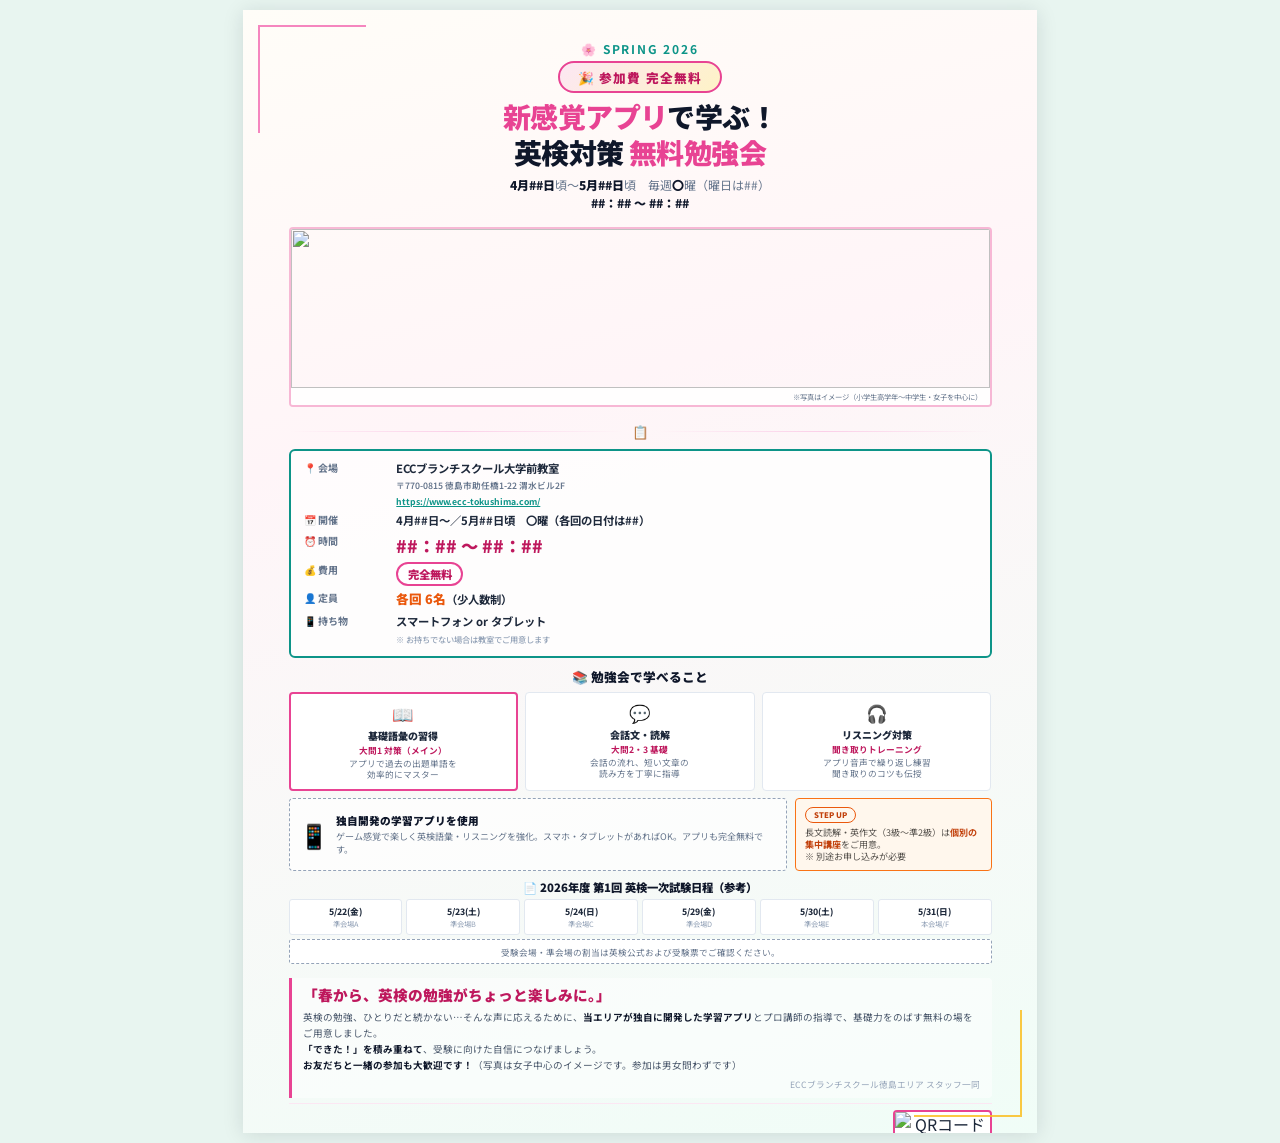
==== flyer.html @ e3e8e8b8 "Add files via upload" ====
<!DOCTYPE html>
<html lang="ja">
<head>
    <meta charset="UTF-8">
    <meta name="viewport" content="width=device-width, initial-scale=1.0">
    <title>英検対策 無料勉強会 フライヤー｜ECC徳島エリア（春）</title>
    <link href="https://fonts.googleapis.com/css2?family=Noto+Sans+JP:wght@400;500;700;900&display=swap" rel="stylesheet">
    <style>
        @page { size: A4 portrait; margin: 0; }
        * { box-sizing: border-box; margin: 0; padding: 0; }

        body {
            font-family: 'Noto Sans JP', sans-serif;
            background: #e8f5f0;
            display: flex;
            justify-content: center;
            padding: 10px;
            color: #1e293b;
            -webkit-print-color-adjust: exact;
            print-color-adjust: exact;
        }

        .flyer {
            width: 210mm;
            height: 297mm;
            background: linear-gradient(165deg, #fffdf8 0%, #fff5f8 35%, #f0fdf7 100%);
            position: relative;
            overflow: hidden;
            box-shadow: 0 2px 20px rgba(15, 23, 42, 0.12);
            padding: 8mm 12mm 7mm;
            display: flex;
            flex-direction: column;
        }

        .flyer::before, .flyer::after {
            content: '';
            position: absolute;
            width: 28mm;
            height: 28mm;
            border: 2.5px solid #e84393;
            opacity: 0.85;
        }
        .flyer::before {
            top: 4mm; left: 4mm;
            border-right: none; border-bottom: none;
            border-color: #f472b6;
        }
        .flyer::after {
            bottom: 4mm; right: 4mm;
            border-left: none; border-top: none;
            border-color: #fbbf24;
        }

        .header { text-align: center; margin-bottom: 2mm; }

        .header__spring {
            font-size: 9pt;
            font-weight: 700;
            color: #0d9488;
            letter-spacing: 0.15em;
            margin-bottom: 1mm;
        }

        .header__free {
            display: inline-block;
            background: linear-gradient(135deg, #fce7f3, #fef3c7);
            border: 2px solid #e84393;
            color: #be185d;
            font-size: 9.5pt;
            font-weight: 900;
            padding: 1.2mm 5mm;
            border-radius: 100px;
            letter-spacing: 0.08em;
            margin-bottom: 1.5mm;
        }

        .header__title {
            font-size: 21pt;
            font-weight: 900;
            line-height: 1.28;
            letter-spacing: -0.02em;
            color: #0f172a;
        }

        .header__title-accent { color: #e84393; }

        .header__subtitle {
            font-size: 9pt;
            color: #64748b;
            margin-top: 1.5mm;
            line-height: 1.5;
        }
        .header__subtitle strong { color: #0f172a; font-weight: 900; }

        .photo-strip {
            margin: 2mm 0 2.5mm;
            border-radius: 4px;
            overflow: hidden;
            border: 2px solid rgba(232, 67, 147, 0.35);
            flex-shrink: 0;
        }
        .photo-strip img {
            width: 100%;
            height: 42mm;
            object-fit: cover;
            object-position: center 25%;
            display: block;
        }
        .photo-strip__cap {
            font-size: 5.5pt;
            color: #64748b;
            text-align: right;
            padding: 0.8mm 2mm;
            background: rgba(255,255,255,0.9);
        }

        .divider {
            display: flex;
            align-items: center;
            gap: 2mm;
            margin: 1.5mm 0 2mm;
        }
        .divider__line { flex: 1; height: 1px; background: linear-gradient(90deg, transparent, #fbcfe8, transparent); }
        .divider__icon { font-size: 10pt; }

        .schedule-box {
            border: 2px solid #0d9488;
            border-radius: 6px;
            padding: 2.5mm 3.5mm;
            margin-bottom: 2.5mm;
            background: rgba(255,255,255,0.75);
        }

        .schedule-box__grid {
            display: grid;
            grid-template-columns: 22mm 1fr;
            gap: 1.2mm 2.5mm;
            align-items: start;
        }

        .schedule-box__label {
            font-size: 7.5pt;
            font-weight: 700;
            color: #64748b;
        }

        .schedule-box__value {
            font-size: 8.5pt;
            font-weight: 700;
            line-height: 1.45;
        }

        .schedule-box__value--big {
            font-size: 13pt;
            font-weight: 900;
            color: #be185d;
        }

        .schedule-box__value--free {
            display: inline-block;
            border: 2px solid #e84393;
            color: #be185d;
            font-size: 8.5pt;
            font-weight: 900;
            padding: 0.4mm 2.5mm;
            border-radius: 100px;
            background: #fff;
        }

        .schedule-box__value--capacity {
            color: #ea580c;
            font-weight: 900;
            font-size: 9.5pt;
        }

        .schedule-box__link {
            font-size: 6.5pt;
            font-weight: 700;
            margin-top: 0.5mm;
            word-break: break-all;
        }
        .schedule-box__link a { color: #0d9488; }

        .features { margin-bottom: 2mm; }

        .features__title {
            font-size: 9.5pt;
            font-weight: 900;
            text-align: center;
            margin-bottom: 1.5mm;
            color: #0f172a;
        }

        .features__grid {
            display: grid;
            grid-template-columns: 1fr 1fr 1fr;
            gap: 1.8mm;
        }

        .feature {
            border: 1px solid #e2e8f0;
            border-radius: 4px;
            padding: 2mm;
            text-align: center;
            background: #fff;
        }
        .feature--main { border: 2px solid #e84393; }

        .feature__icon { font-size: 13pt; margin-bottom: 0.4mm; }
        .feature__name { font-size: 7.5pt; font-weight: 900; margin-bottom: 0.4mm; }
        .feature__tag { font-size: 6.5pt; color: #be185d; font-weight: 700; }
        .feature__desc { font-size: 6.5pt; color: #64748b; line-height: 1.35; margin-top: 0.4mm; }

        .info-row {
            display: flex;
            gap: 2mm;
            margin-bottom: 2mm;
        }

        .app-section {
            flex: 1;
            display: flex;
            gap: 2mm;
            align-items: center;
            border: 1px dashed #94a3b8;
            border-radius: 4px;
            padding: 2mm 2.5mm;
            background: rgba(255,255,255,0.65);
        }
        .app-section__icon { font-size: 18pt; flex-shrink: 0; }
        .app-section__content h3 { font-size: 8pt; font-weight: 900; margin-bottom: 0.4mm; color: #0f172a; }
        .app-section__content p { font-size: 6.8pt; color: #64748b; line-height: 1.45; }

        .advanced-note {
            flex: 0 0 auto;
            width: 52mm;
            border: 1.5px solid #f97316;
            border-radius: 4px;
            padding: 2mm 2.5mm;
            display: flex;
            flex-direction: column;
            justify-content: center;
            gap: 0.8mm;
            background: #fff7ed;
        }
        .advanced-note__badge {
            display: inline-block;
            border: 1px solid #ea580c;
            color: #c2410c;
            font-size: 5.8pt;
            font-weight: 900;
            padding: 0.4mm 2mm;
            border-radius: 100px;
            align-self: flex-start;
        }
        .advanced-note__text { font-size: 6.8pt; line-height: 1.35; color: #57534e; }
        .advanced-note__text strong { color: #c2410c; }

        .exam-section { margin-bottom: 2mm; }

        .exam-section__title {
            font-size: 8.5pt;
            font-weight: 900;
            margin-bottom: 1.2mm;
            text-align: center;
            color: #0f172a;
        }

        .exam-grid {
            display: grid;
            grid-template-columns: repeat(6, 1fr);
            gap: 1.2mm;
            font-size: 6.5pt;
        }

        .exam-grid__item {
            border: 1px solid #e2e8f0;
            padding: 1.2mm 0.8mm;
            text-align: center;
            border-radius: 3px;
            background: #fff;
        }
        .exam-grid__item--note {
            grid-column: span 6;
            border: 1px dashed #94a3b8;
            font-size: 6.5pt;
            color: #64748b;
            padding: 1.5mm;
        }

        .exam-grid__date { font-weight: 800; font-size: 6.5pt; }
        .exam-grid__label { font-size: 5.5pt; color: #94a3b8; margin-top: 0.4mm; }

        .message {
            flex: 1;
            display: flex;
            flex-direction: column;
            justify-content: center;
            padding: 2mm 3mm;
            border-left: 3px solid #e84393;
            margin: 1.5mm 0;
            background: rgba(255,255,255,0.5);
            border-radius: 0 4px 4px 0;
        }

        .message__catch {
            font-size: 11pt;
            font-weight: 900;
            color: #be185d;
            margin-bottom: 1.2mm;
            line-height: 1.4;
        }

        .message__body {
            font-size: 7.2pt;
            line-height: 1.65;
            color: #475569;
        }

        .message__body strong { color: #0f172a; }

        .message__signature {
            font-size: 6.5pt;
            color: #94a3b8;
            text-align: right;
            margin-top: 1.2mm;
        }

        .bottom {
            display: flex;
            gap: 3mm;
            align-items: flex-end;
            padding-top: 1.5mm;
            border-top: 1px solid #fce7f3;
        }

        .bottom__info { flex: 1; }

        .bottom__venue { font-size: 7.5pt; margin-bottom: 1mm; color: #64748b; }
        .bottom__venue-name { font-size: 11pt; font-weight: 900; color: #0f172a; }

        .bottom__target {
            font-size: 7pt;
            color: #475569;
            margin-bottom: 1.5mm;
            line-height: 1.45;
        }

        .bottom__notes {
            font-size: 6.2pt;
            color: #94a3b8;
            line-height: 1.5;
        }

        .qr-section {
            text-align: center;
            flex-shrink: 0;
        }

        .qr-box {
            width: 26mm;
            height: 26mm;
            border: 2px solid #e84393;
            border-radius: 4px;
            display: flex;
            align-items: center;
            justify-content: center;
            margin: 0 auto 1mm;
            overflow: hidden;
            background: #fff;
        }

        .qr-box img {
            width: 100%;
            height: 100%;
            object-fit: contain;
        }

        .qr-label {
            font-size: 7pt;
            font-weight: 900;
            color: #be185d;
        }

        .qr-sublabel {
            font-size: 5.8pt;
            color: #64748b;
            margin-top: 0.4mm;
        }

        @media print {
            body { background: none; padding: 0; }
            .flyer { box-shadow: none; width: 100%; height: 100%; }
        }
    </style>
</head>
<body>
    <div class="flyer">

        <header class="header">
            <p class="header__spring">🌸 SPRING 2026</p>
            <div class="header__free">🎉 参加費 完全無料</div>
            <h1 class="header__title">
                <span class="header__title-accent">新感覚アプリ</span>で学ぶ！<br>
                英検対策 <span class="header__title-accent">無料勉強会</span>
            </h1>
            <p class="header__subtitle">
                <strong>4月##日</strong>頃〜<strong>5月##日</strong>頃　毎週<strong>〇</strong>曜（曜日は##）<br>
                <strong>##：## 〜 ##：##</strong>
            </p>
        </header>

        <div class="photo-strip">
            <img src="https://images.pexels.com/photos/5088187/pexels-photo-5088187.jpeg?auto=compress&amp;cs=tinysrgb&amp;w=1200" alt="">
            <div class="photo-strip__cap">※写真はイメージ（小学生高学年〜中学生・女子を中心に）</div>
        </div>

        <div class="divider">
            <div class="divider__line"></div>
            <span class="divider__icon">📋</span>
            <div class="divider__line"></div>
        </div>

        <div class="schedule-box">
            <div class="schedule-box__grid">
                <span class="schedule-box__label">📍 会場</span>
                <span class="schedule-box__value">ECCブランチスクール大学前教室<br><span style="font-size:6.5pt;font-weight:600;color:#64748b">〒770-0815 徳島市助任橋1-22 渭水ビル2F</span>
                    <div class="schedule-box__link"><a href="https://www.ecc-tokushima.com/">https://www.ecc-tokushima.com/</a></div>
                </span>
                <span class="schedule-box__label">📅 開催</span>
                <span class="schedule-box__value">4月<strong>##</strong>日〜／5月<strong>##</strong>日頃　<strong>〇</strong>曜（各回の日付は##）</span>
                <span class="schedule-box__label">⏰ 時間</span>
                <span class="schedule-box__value schedule-box__value--big">##：## 〜 ##：##</span>
                <span class="schedule-box__label">💰 費用</span>
                <span class="schedule-box__value"><span class="schedule-box__value--free">完全無料</span></span>
                <span class="schedule-box__label">👤 定員</span>
                <span class="schedule-box__value"><span class="schedule-box__value--capacity">各回 6名</span>（少人数制）</span>
                <span class="schedule-box__label">📱 持ち物</span>
                <span class="schedule-box__value">スマートフォン or タブレット<br><span style="font-size:6.2pt;color:#94a3b8;font-weight:500">※ お持ちでない場合は教室でご用意します</span></span>
            </div>
        </div>

        <div class="features">
            <div class="features__title">📚 勉強会で学べること</div>
            <div class="features__grid">
                <div class="feature feature--main">
                    <div class="feature__icon">📖</div>
                    <div class="feature__name">基礎語彙の習得</div>
                    <div class="feature__tag">大問1 対策（メイン）</div>
                    <div class="feature__desc">アプリで過去の出題単語を<br>効率的にマスター</div>
                </div>
                <div class="feature">
                    <div class="feature__icon">💬</div>
                    <div class="feature__name">会話文・読解</div>
                    <div class="feature__tag">大問2・3 基礎</div>
                    <div class="feature__desc">会話の流れ、短い文章の<br>読み方を丁寧に指導</div>
                </div>
                <div class="feature">
                    <div class="feature__icon">🎧</div>
                    <div class="feature__name">リスニング対策</div>
                    <div class="feature__tag">聞き取りトレーニング</div>
                    <div class="feature__desc">アプリ音声で繰り返し練習<br>聞き取りのコツも伝授</div>
                </div>
            </div>
        </div>

        <div class="info-row">
            <div class="app-section">
                <div class="app-section__icon">📱</div>
                <div class="app-section__content">
                    <h3>独自開発の学習アプリを使用</h3>
                    <p>ゲーム感覚で楽しく英検語彙・リスニングを強化。スマホ・タブレットがあればOK。アプリも完全無料です。</p>
                </div>
            </div>
            <div class="advanced-note">
                <span class="advanced-note__badge">STEP UP</span>
                <p class="advanced-note__text">
                    長文読解・英作文（3級〜準2級）は<strong>個別の集中講座</strong>をご用意。<br>※ 別途お申し込みが必要
                </p>
            </div>
        </div>

        <div class="exam-section">
            <div class="exam-section__title">📄 2026年度 第1回 英検一次試験日程（参考）</div>
            <div class="exam-grid">
                <div class="exam-grid__item">
                    <div class="exam-grid__date">5/22(金)</div>
                    <div class="exam-grid__label">準会場A</div>
                </div>
                <div class="exam-grid__item">
                    <div class="exam-grid__date">5/23(土)</div>
                    <div class="exam-grid__label">準会場B</div>
                </div>
                <div class="exam-grid__item">
                    <div class="exam-grid__date">5/24(日)</div>
                    <div class="exam-grid__label">準会場C</div>
                </div>
                <div class="exam-grid__item">
                    <div class="exam-grid__date">5/29(金)</div>
                    <div class="exam-grid__label">準会場D</div>
                </div>
                <div class="exam-grid__item">
                    <div class="exam-grid__date">5/30(土)</div>
                    <div class="exam-grid__label">準会場E</div>
                </div>
                <div class="exam-grid__item">
                    <div class="exam-grid__date">5/31(日)</div>
                    <div class="exam-grid__label">本会場/F</div>
                </div>
                <div class="exam-grid__item exam-grid__item--note">
                    受験会場・準会場の割当は英検公式および受験票でご確認ください。
                </div>
            </div>
        </div>

        <div class="message">
            <p class="message__catch">「春から、英検の勉強がちょっと楽しみに。」</p>
            <p class="message__body">
                英検の勉強、ひとりだと続かない…そんな声に応えるために、<strong>当エリアが独自に開発した学習アプリ</strong>とプロ講師の指導で、基礎力をのばす無料の場をご用意しました。<br>
                <strong>「できた！」を積み重ねて</strong>、受験に向けた自信につなげましょう。<br>
                <strong>お友だちと一緒の参加も大歓迎です！</strong>（写真は女子中心のイメージです。参加は男女問わずです）
            </p>
            <p class="message__signature">ECCブランチスクール徳島エリア スタッフ一同</p>
        </div>

        <div class="bottom">
            <div class="bottom__info">
                <div class="bottom__venue">
                    👥 対象<br>
                    <span class="bottom__venue-name">大学前・藍住・北島中央・板野駅前の生徒さん＆お友だち</span>
                </div>
                <p class="bottom__target">
                    ※ 途中参加・途中退出OK！
                </p>
                <p class="bottom__notes">
                    ※ 教材費・参加費は一切かかりません<br>
                    ※ スマートフォンまたはタブレットをご持参ください<br>
                    ※ 筆記用具もあると便利です
                </p>
            </div>
            <div class="qr-section">
                <div class="qr-box">
                    <img src="https://api.qrserver.com/v1/create-qr-code/?size=300x300&amp;data=https%3A%2F%2Fforms.gle%2FBstxuWoHNqRtXBmQA" alt="QRコード">
                </div>
                <div class="qr-label">📝 お申し込み</div>
                <div class="qr-sublabel">Googleフォームへ</div>
            </div>
        </div>

    </div>
</body>
</html>
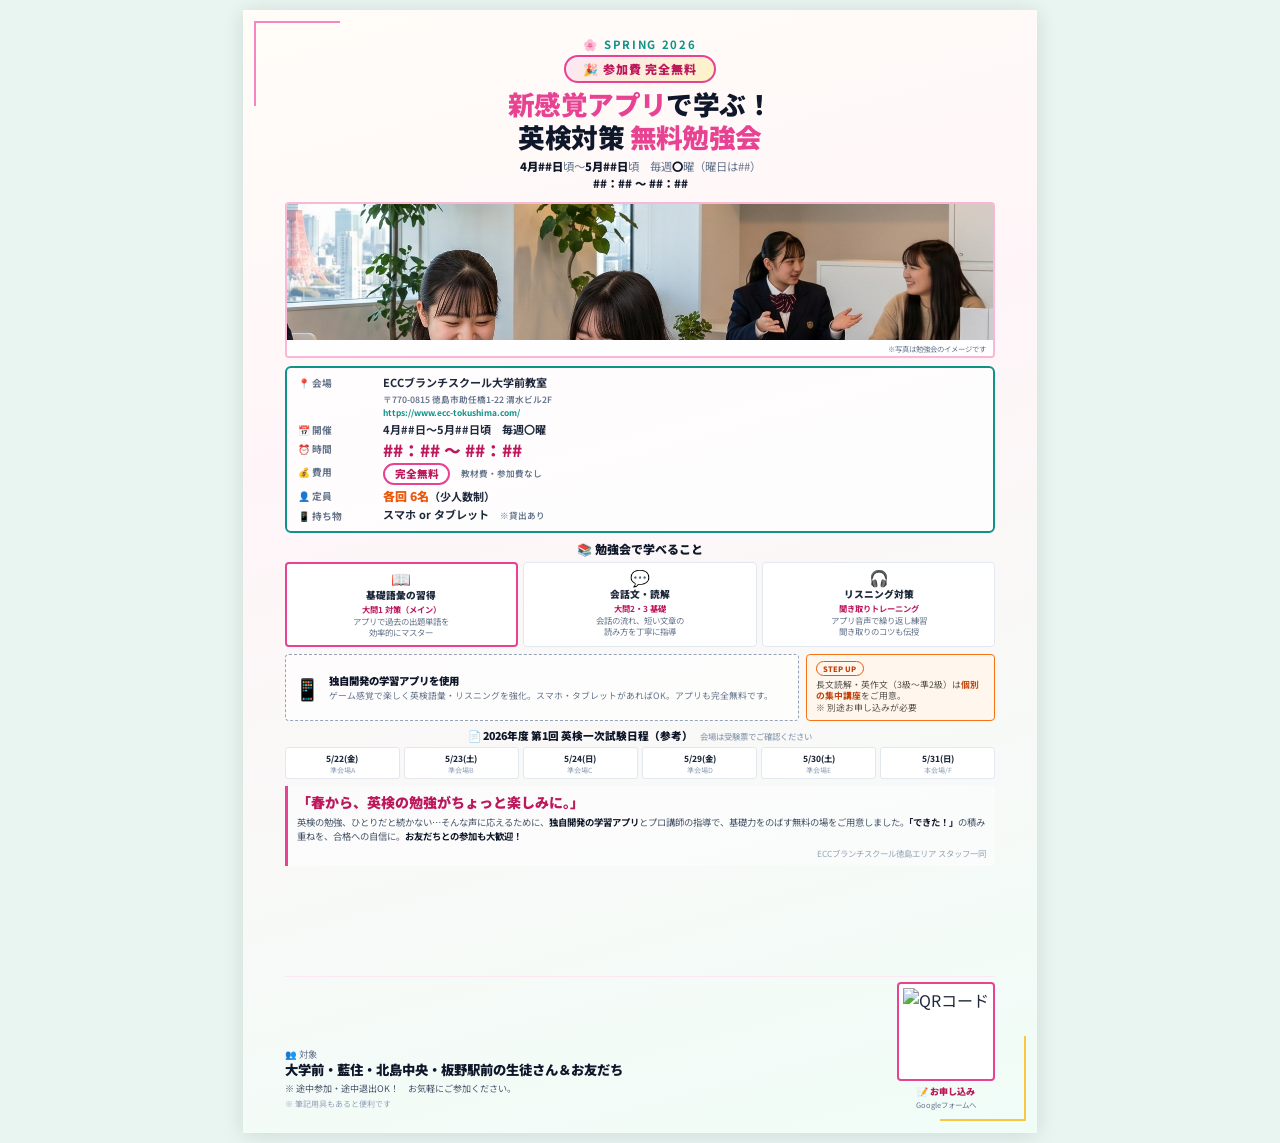
==== commit e6838099: "up" ====
--- a/flyer.html
+++ b/flyer.html
@@ -22,12 +22,11 @@
 
         .flyer {
             width: 210mm;
-            height: 297mm;
+            min-height: 297mm;
             background: linear-gradient(165deg, #fffdf8 0%, #fff5f8 35%, #f0fdf7 100%);
             position: relative;
-            overflow: hidden;
             box-shadow: 0 2px 20px rgba(15, 23, 42, 0.12);
-            padding: 8mm 12mm 7mm;
+            padding: 7mm 11mm 6mm;
             display: flex;
             flex-direction: column;
         }
@@ -35,30 +34,30 @@
         .flyer::before, .flyer::after {
             content: '';
             position: absolute;
-            width: 28mm;
-            height: 28mm;
-            border: 2.5px solid #e84393;
+            width: 22mm;
+            height: 22mm;
             opacity: 0.85;
+            pointer-events: none;
         }
         .flyer::before {
-            top: 4mm; left: 4mm;
-            border-right: none; border-bottom: none;
-            border-color: #f472b6;
+            top: 3mm; left: 3mm;
+            border-top: 2.5px solid #f472b6;
+            border-left: 2.5px solid #f472b6;
         }
         .flyer::after {
-            bottom: 4mm; right: 4mm;
-            border-left: none; border-top: none;
-            border-color: #fbbf24;
-        }
-
-        .header { text-align: center; margin-bottom: 2mm; }
+            bottom: 3mm; right: 3mm;
+            border-bottom: 2.5px solid #fbbf24;
+            border-right: 2.5px solid #fbbf24;
+        }
+
+        .header { text-align: center; margin-bottom: 1.5mm; }
 
         .header__spring {
-            font-size: 9pt;
+            font-size: 8.5pt;
             font-weight: 700;
             color: #0d9488;
             letter-spacing: 0.15em;
-            margin-bottom: 1mm;
+            margin-bottom: 0.8mm;
         }
 
         .header__free {
@@ -66,18 +65,18 @@
             background: linear-gradient(135deg, #fce7f3, #fef3c7);
             border: 2px solid #e84393;
             color: #be185d;
-            font-size: 9.5pt;
-            font-weight: 900;
-            padding: 1.2mm 5mm;
+            font-size: 9pt;
+            font-weight: 900;
+            padding: 0.8mm 4.5mm;
             border-radius: 100px;
             letter-spacing: 0.08em;
-            margin-bottom: 1.5mm;
+            margin-bottom: 1.2mm;
         }
 
         .header__title {
-            font-size: 21pt;
-            font-weight: 900;
-            line-height: 1.28;
+            font-size: 20pt;
+            font-weight: 900;
+            line-height: 1.25;
             letter-spacing: -0.02em;
             color: #0f172a;
         }
@@ -85,15 +84,15 @@
         .header__title-accent { color: #e84393; }
 
         .header__subtitle {
-            font-size: 9pt;
+            font-size: 8.5pt;
             color: #64748b;
-            margin-top: 1.5mm;
-            line-height: 1.5;
+            margin-top: 1.2mm;
+            line-height: 1.45;
         }
         .header__subtitle strong { color: #0f172a; font-weight: 900; }
 
         .photo-strip {
-            margin: 2mm 0 2.5mm;
+            margin: 1.5mm 0 2mm;
             border-radius: 4px;
             overflow: hidden;
             border: 2px solid rgba(232, 67, 147, 0.35);
@@ -101,68 +100,61 @@
         }
         .photo-strip img {
             width: 100%;
-            height: 42mm;
+            height: 36mm;
             object-fit: cover;
-            object-position: center 25%;
+            object-position: center 30%;
             display: block;
         }
         .photo-strip__cap {
             font-size: 5.5pt;
             color: #64748b;
             text-align: right;
-            padding: 0.8mm 2mm;
+            padding: 0.6mm 2mm;
             background: rgba(255,255,255,0.9);
         }
-
-        .divider {
-            display: flex;
-            align-items: center;
-            gap: 2mm;
-            margin: 1.5mm 0 2mm;
-        }
-        .divider__line { flex: 1; height: 1px; background: linear-gradient(90deg, transparent, #fbcfe8, transparent); }
-        .divider__icon { font-size: 10pt; }
 
         .schedule-box {
             border: 2px solid #0d9488;
             border-radius: 6px;
-            padding: 2.5mm 3.5mm;
-            margin-bottom: 2.5mm;
+            padding: 2mm 3mm;
+            margin-bottom: 2mm;
             background: rgba(255,255,255,0.75);
         }
 
         .schedule-box__grid {
             display: grid;
-            grid-template-columns: 22mm 1fr;
-            gap: 1.2mm 2.5mm;
+            grid-template-columns: 20mm 1fr;
+            gap: 0.8mm 2.5mm;
             align-items: start;
         }
 
         .schedule-box__label {
-            font-size: 7.5pt;
+            font-size: 7.3pt;
             font-weight: 700;
             color: #64748b;
+            padding-top: 0.3mm;
         }
 
         .schedule-box__value {
-            font-size: 8.5pt;
+            font-size: 8.3pt;
             font-weight: 700;
-            line-height: 1.45;
+            line-height: 1.4;
         }
 
         .schedule-box__value--big {
-            font-size: 13pt;
+            font-size: 12.5pt;
             font-weight: 900;
             color: #be185d;
+            line-height: 1.2;
         }
 
         .schedule-box__value--free {
             display: inline-block;
             border: 2px solid #e84393;
             color: #be185d;
-            font-size: 8.5pt;
-            font-weight: 900;
-            padding: 0.4mm 2.5mm;
+            font-size: 8pt;
+            font-weight: 900;
+            padding: 0.3mm 2.5mm;
             border-radius: 100px;
             background: #fff;
         }
@@ -170,51 +162,57 @@
         .schedule-box__value--capacity {
             color: #ea580c;
             font-weight: 900;
-            font-size: 9.5pt;
+            font-size: 9pt;
+        }
+
+        .schedule-box__sub {
+            font-size: 6.5pt;
+            font-weight: 600;
+            color: #64748b;
         }
 
         .schedule-box__link {
-            font-size: 6.5pt;
+            font-size: 6.3pt;
             font-weight: 700;
-            margin-top: 0.5mm;
+            margin-top: 0.3mm;
             word-break: break-all;
         }
-        .schedule-box__link a { color: #0d9488; }
-
-        .features { margin-bottom: 2mm; }
+        .schedule-box__link a { color: #0d9488; text-decoration: none; }
+
+        .features { margin-bottom: 1.8mm; }
 
         .features__title {
-            font-size: 9.5pt;
+            font-size: 9pt;
             font-weight: 900;
             text-align: center;
-            margin-bottom: 1.5mm;
+            margin-bottom: 1.2mm;
             color: #0f172a;
         }
 
         .features__grid {
             display: grid;
             grid-template-columns: 1fr 1fr 1fr;
-            gap: 1.8mm;
+            gap: 1.5mm;
         }
 
         .feature {
             border: 1px solid #e2e8f0;
             border-radius: 4px;
-            padding: 2mm;
+            padding: 1.8mm 1.5mm;
             text-align: center;
             background: #fff;
         }
         .feature--main { border: 2px solid #e84393; }
 
-        .feature__icon { font-size: 13pt; margin-bottom: 0.4mm; }
-        .feature__name { font-size: 7.5pt; font-weight: 900; margin-bottom: 0.4mm; }
-        .feature__tag { font-size: 6.5pt; color: #be185d; font-weight: 700; }
-        .feature__desc { font-size: 6.5pt; color: #64748b; line-height: 1.35; margin-top: 0.4mm; }
+        .feature__icon { font-size: 12pt; margin-bottom: 0.3mm; line-height: 1; }
+        .feature__name { font-size: 7.3pt; font-weight: 900; margin-bottom: 0.3mm; }
+        .feature__tag { font-size: 6.2pt; color: #be185d; font-weight: 700; }
+        .feature__desc { font-size: 6.3pt; color: #64748b; line-height: 1.35; margin-top: 0.3mm; }
 
         .info-row {
             display: flex;
             gap: 2mm;
-            margin-bottom: 2mm;
+            margin-bottom: 1.8mm;
         }
 
         .app-section {
@@ -224,106 +222,101 @@
             align-items: center;
             border: 1px dashed #94a3b8;
             border-radius: 4px;
-            padding: 2mm 2.5mm;
+            padding: 1.8mm 2.2mm;
             background: rgba(255,255,255,0.65);
         }
-        .app-section__icon { font-size: 18pt; flex-shrink: 0; }
-        .app-section__content h3 { font-size: 8pt; font-weight: 900; margin-bottom: 0.4mm; color: #0f172a; }
-        .app-section__content p { font-size: 6.8pt; color: #64748b; line-height: 1.45; }
+        .app-section__icon { font-size: 16pt; flex-shrink: 0; line-height: 1; }
+        .app-section__content h3 { font-size: 7.8pt; font-weight: 900; margin-bottom: 0.3mm; color: #0f172a; }
+        .app-section__content p { font-size: 6.6pt; color: #64748b; line-height: 1.4; }
 
         .advanced-note {
             flex: 0 0 auto;
-            width: 52mm;
+            width: 50mm;
             border: 1.5px solid #f97316;
             border-radius: 4px;
-            padding: 2mm 2.5mm;
+            padding: 1.6mm 2.2mm;
             display: flex;
             flex-direction: column;
             justify-content: center;
-            gap: 0.8mm;
+            gap: 0.6mm;
             background: #fff7ed;
         }
         .advanced-note__badge {
             display: inline-block;
             border: 1px solid #ea580c;
             color: #c2410c;
-            font-size: 5.8pt;
-            font-weight: 900;
-            padding: 0.4mm 2mm;
+            font-size: 5.6pt;
+            font-weight: 900;
+            padding: 0.3mm 1.8mm;
             border-radius: 100px;
             align-self: flex-start;
         }
-        .advanced-note__text { font-size: 6.8pt; line-height: 1.35; color: #57534e; }
+        .advanced-note__text { font-size: 6.6pt; line-height: 1.35; color: #57534e; }
         .advanced-note__text strong { color: #c2410c; }
 
-        .exam-section { margin-bottom: 2mm; }
+        .exam-section { margin-bottom: 1.8mm; }
 
         .exam-section__title {
-            font-size: 8.5pt;
-            font-weight: 900;
-            margin-bottom: 1.2mm;
+            font-size: 8pt;
+            font-weight: 900;
+            margin-bottom: 1mm;
             text-align: center;
             color: #0f172a;
+        }
+        .exam-section__title small {
+            font-size: 6.3pt;
+            font-weight: 500;
+            color: #94a3b8;
+            margin-left: 2mm;
         }
 
         .exam-grid {
             display: grid;
             grid-template-columns: repeat(6, 1fr);
-            gap: 1.2mm;
-            font-size: 6.5pt;
+            gap: 1mm;
+            font-size: 6.3pt;
         }
 
         .exam-grid__item {
             border: 1px solid #e2e8f0;
-            padding: 1.2mm 0.8mm;
+            padding: 1mm 0.6mm;
             text-align: center;
             border-radius: 3px;
             background: #fff;
         }
-        .exam-grid__item--note {
-            grid-column: span 6;
-            border: 1px dashed #94a3b8;
-            font-size: 6.5pt;
-            color: #64748b;
-            padding: 1.5mm;
-        }
-
-        .exam-grid__date { font-weight: 800; font-size: 6.5pt; }
-        .exam-grid__label { font-size: 5.5pt; color: #94a3b8; margin-top: 0.4mm; }
+
+        .exam-grid__date { font-weight: 800; font-size: 6.3pt; }
+        .exam-grid__label { font-size: 5.3pt; color: #94a3b8; margin-top: 0.3mm; }
 
         .message {
-            flex: 1;
-            display: flex;
-            flex-direction: column;
-            justify-content: center;
-            padding: 2mm 3mm;
+            padding: 1.8mm 2.5mm;
             border-left: 3px solid #e84393;
-            margin: 1.5mm 0;
+            margin: 0 0 1.8mm;
             background: rgba(255,255,255,0.5);
             border-radius: 0 4px 4px 0;
         }
 
         .message__catch {
-            font-size: 11pt;
+            font-size: 10.5pt;
             font-weight: 900;
             color: #be185d;
-            margin-bottom: 1.2mm;
-            line-height: 1.4;
+            margin-bottom: 0.8mm;
+            line-height: 1.35;
         }
 
         .message__body {
-            font-size: 7.2pt;
-            line-height: 1.65;
+            font-size: 7pt;
+            line-height: 1.55;
             color: #475569;
         }
 
         .message__body strong { color: #0f172a; }
 
         .message__signature {
-            font-size: 6.5pt;
+            font-size: 6.3pt;
             color: #94a3b8;
             text-align: right;
-            margin-top: 1.2mm;
+            margin-top: 0.8mm;
         }
 
         .bottom {
@@ -331,30 +324,32 @@
             gap: 3mm;
             align-items: flex-end;
             padding-top: 1.5mm;
+            margin-top: auto;
             border-top: 1px solid #fce7f3;
         }
 
-        .bottom__info { flex: 1; }
-
-        .bottom__venue { font-size: 7.5pt; margin-bottom: 1mm; color: #64748b; }
-        .bottom__venue-name { font-size: 11pt; font-weight: 900; color: #0f172a; }
+        .bottom__info { flex: 1; min-width: 0; }
+
+        .bottom__venue { font-size: 7pt; margin-bottom: 0.8mm; color: #64748b; line-height: 1.35; }
+        .bottom__venue-name { font-size: 10pt; font-weight: 900; color: #0f172a; }
 
         .bottom__target {
-            font-size: 7pt;
+            font-size: 6.8pt;
             color: #475569;
-            margin-bottom: 1.5mm;
+            margin-bottom: 1mm;
+            line-height: 1.4;
+        }
+
+        .bottom__notes {
+            font-size: 6pt;
+            color: #94a3b8;
             line-height: 1.45;
-        }
-
-        .bottom__notes {
-            font-size: 6.2pt;
-            color: #94a3b8;
-            line-height: 1.5;
         }
 
         .qr-section {
             text-align: center;
             flex-shrink: 0;
+            width: 26mm;
         }
 
         .qr-box {
@@ -365,9 +360,10 @@
             display: flex;
             align-items: center;
             justify-content: center;
-            margin: 0 auto 1mm;
+            margin: 0 auto 0.8mm;
             overflow: hidden;
             background: #fff;
+            padding: 1mm;
         }
 
         .qr-box img {
@@ -377,20 +373,20 @@
         }
 
         .qr-label {
-            font-size: 7pt;
+            font-size: 6.8pt;
             font-weight: 900;
             color: #be185d;
         }
 
         .qr-sublabel {
-            font-size: 5.8pt;
+            font-size: 5.6pt;
             color: #64748b;
-            margin-top: 0.4mm;
+            margin-top: 0.3mm;
         }
 
         @media print {
-            body { background: none; padding: 0; }
-            .flyer { box-shadow: none; width: 100%; height: 100%; }
+            body { background: none; padding: 0; display: block; }
+            .flyer { box-shadow: none; width: 210mm; min-height: 0; height: 297mm; }
         }
     </style>
 </head>
@@ -411,32 +407,27 @@
         </header>
 
         <div class="photo-strip">
-            <img src="https://images.pexels.com/photos/5088187/pexels-photo-5088187.jpeg?auto=compress&amp;cs=tinysrgb&amp;w=1200" alt="">
-            <div class="photo-strip__cap">※写真はイメージ（小学生高学年〜中学生・女子を中心に）</div>
-        </div>
-
-        <div class="divider">
-            <div class="divider__line"></div>
-            <span class="divider__icon">📋</span>
-            <div class="divider__line"></div>
+            <img src="images/flyer-hero.jpg" alt="">
+            <div class="photo-strip__cap">※写真は勉強会のイメージです</div>
         </div>
 
         <div class="schedule-box">
             <div class="schedule-box__grid">
                 <span class="schedule-box__label">📍 会場</span>
-                <span class="schedule-box__value">ECCブランチスクール大学前教室<br><span style="font-size:6.5pt;font-weight:600;color:#64748b">〒770-0815 徳島市助任橋1-22 渭水ビル2F</span>
+                <span class="schedule-box__value">ECCブランチスクール大学前教室<br>
+                    <span class="schedule-box__sub">〒770-0815 徳島市助任橋1-22 渭水ビル2F</span>
                     <div class="schedule-box__link"><a href="https://www.ecc-tokushima.com/">https://www.ecc-tokushima.com/</a></div>
                 </span>
                 <span class="schedule-box__label">📅 開催</span>
-                <span class="schedule-box__value">4月<strong>##</strong>日〜／5月<strong>##</strong>日頃　<strong>〇</strong>曜（各回の日付は##）</span>
+                <span class="schedule-box__value">4月<strong>##</strong>日〜5月<strong>##</strong>日頃　毎週<strong>〇</strong>曜</span>
                 <span class="schedule-box__label">⏰ 時間</span>
                 <span class="schedule-box__value schedule-box__value--big">##：## 〜 ##：##</span>
                 <span class="schedule-box__label">💰 費用</span>
-                <span class="schedule-box__value"><span class="schedule-box__value--free">完全無料</span></span>
+                <span class="schedule-box__value"><span class="schedule-box__value--free">完全無料</span>　<span class="schedule-box__sub">教材費・参加費なし</span></span>
                 <span class="schedule-box__label">👤 定員</span>
                 <span class="schedule-box__value"><span class="schedule-box__value--capacity">各回 6名</span>（少人数制）</span>
                 <span class="schedule-box__label">📱 持ち物</span>
-                <span class="schedule-box__value">スマートフォン or タブレット<br><span style="font-size:6.2pt;color:#94a3b8;font-weight:500">※ お持ちでない場合は教室でご用意します</span></span>
+                <span class="schedule-box__value">スマホ or タブレット　<span class="schedule-box__sub">※貸出あり</span></span>
             </div>
         </div>
 
@@ -481,7 +472,7 @@
         </div>
 
         <div class="exam-section">
-            <div class="exam-section__title">📄 2026年度 第1回 英検一次試験日程（参考）</div>
+            <div class="exam-section__title">📄 2026年度 第1回 英検一次試験日程（参考）<small>会場は受験票でご確認ください</small></div>
             <div class="exam-grid">
                 <div class="exam-grid__item">
                     <div class="exam-grid__date">5/22(金)</div>
@@ -507,18 +498,13 @@
                     <div class="exam-grid__date">5/31(日)</div>
                     <div class="exam-grid__label">本会場/F</div>
                 </div>
-                <div class="exam-grid__item exam-grid__item--note">
-                    受験会場・準会場の割当は英検公式および受験票でご確認ください。
-                </div>
             </div>
         </div>
 
         <div class="message">
             <p class="message__catch">「春から、英検の勉強がちょっと楽しみに。」</p>
             <p class="message__body">
-                英検の勉強、ひとりだと続かない…そんな声に応えるために、<strong>当エリアが独自に開発した学習アプリ</strong>とプロ講師の指導で、基礎力をのばす無料の場をご用意しました。<br>
-                <strong>「できた！」を積み重ねて</strong>、受験に向けた自信につなげましょう。<br>
-                <strong>お友だちと一緒の参加も大歓迎です！</strong>（写真は女子中心のイメージです。参加は男女問わずです）
+                英検の勉強、ひとりだと続かない…そんな声に応えるために、<strong>独自開発の学習アプリ</strong>とプロ講師の指導で、基礎力をのばす無料の場をご用意しました。<strong>「できた！」</strong>の積み重ねを、合格への自信に。<strong>お友だちとの参加も大歓迎！</strong>
             </p>
             <p class="message__signature">ECCブランチスクール徳島エリア スタッフ一同</p>
         </div>
@@ -530,11 +516,9 @@
                     <span class="bottom__venue-name">大学前・藍住・北島中央・板野駅前の生徒さん＆お友だち</span>
                 </div>
                 <p class="bottom__target">
-                    ※ 途中参加・途中退出OK！
+                    ※ 途中参加・途中退出OK！　お気軽にご参加ください。
                 </p>
                 <p class="bottom__notes">
-                    ※ 教材費・参加費は一切かかりません<br>
-                    ※ スマートフォンまたはタブレットをご持参ください<br>
                     ※ 筆記用具もあると便利です
                 </p>
             </div>
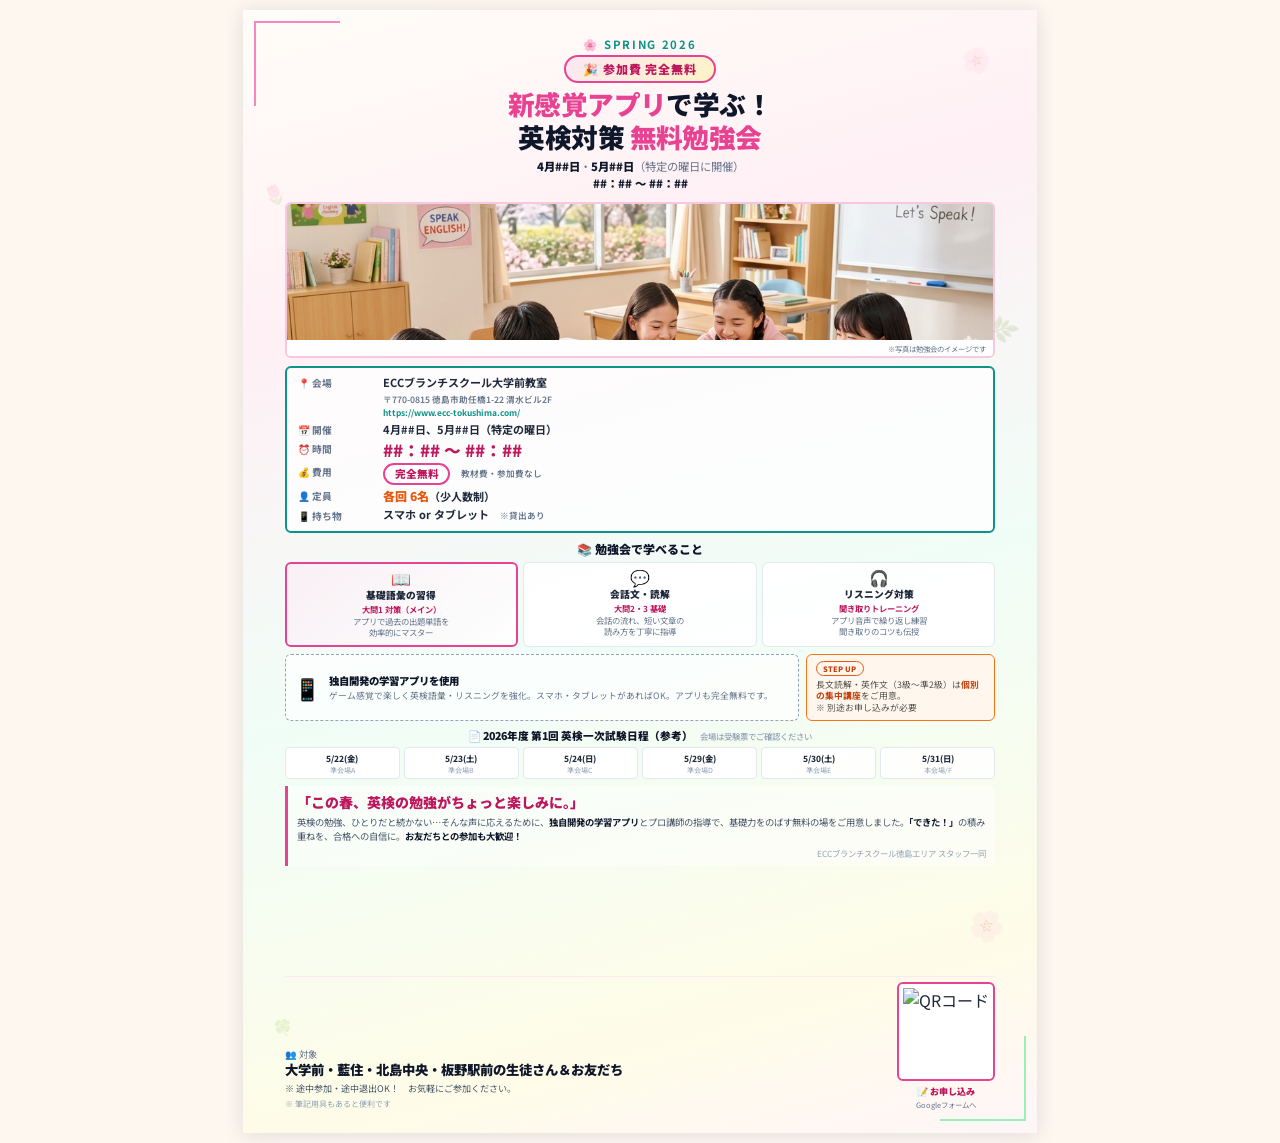
==== commit aeceeed9: "up" ====
--- a/flyer.html
+++ b/flyer.html
@@ -11,7 +11,7 @@
 
         body {
             font-family: 'Noto Sans JP', sans-serif;
-            background: #e8f5f0;
+            background: #fef7f0;
             display: flex;
             justify-content: center;
             padding: 10px;
@@ -23,14 +23,16 @@
         .flyer {
             width: 210mm;
             min-height: 297mm;
-            background: linear-gradient(165deg, #fffdf8 0%, #fff5f8 35%, #f0fdf7 100%);
+            background: linear-gradient(165deg, #fffdf8 0%, #fff0f5 25%, #f0fdf7 55%, #fefce8 85%, #fff5f8 100%);
             position: relative;
             box-shadow: 0 2px 20px rgba(15, 23, 42, 0.12);
             padding: 7mm 11mm 6mm;
             display: flex;
             flex-direction: column;
-        }
-
+            overflow: hidden;
+        }
+
+        /* Decorative corner accents */
         .flyer::before, .flyer::after {
             content: '';
             position: absolute;
@@ -46,11 +48,24 @@
         }
         .flyer::after {
             bottom: 3mm; right: 3mm;
-            border-bottom: 2.5px solid #fbbf24;
-            border-right: 2.5px solid #fbbf24;
-        }
-
-        .header { text-align: center; margin-bottom: 1.5mm; }
+            border-bottom: 2.5px solid #86efac;
+            border-right: 2.5px solid #86efac;
+        }
+
+        /* Sakura decorations */
+        .sakura-deco {
+            position: absolute;
+            font-size: 18pt;
+            opacity: 0.15;
+            pointer-events: none;
+        }
+        .sakura-deco--1 { top: 8mm; right: 12mm; transform: rotate(15deg); }
+        .sakura-deco--2 { top: 45mm; left: 5mm; transform: rotate(-20deg); font-size: 14pt; }
+        .sakura-deco--3 { bottom: 50mm; right: 8mm; transform: rotate(30deg); font-size: 22pt; }
+        .sakura-deco--4 { bottom: 25mm; left: 8mm; transform: rotate(-10deg); font-size: 12pt; }
+        .sakura-deco--5 { top: 80mm; right: 5mm; transform: rotate(45deg); font-size: 16pt; }
+
+        .header { text-align: center; margin-bottom: 1.5mm; position: relative; z-index: 1; }
 
         .header__spring {
             font-size: 8.5pt;
@@ -93,10 +108,12 @@
 
         .photo-strip {
             margin: 1.5mm 0 2mm;
-            border-radius: 4px;
+            border-radius: 6px;
             overflow: hidden;
-            border: 2px solid rgba(232, 67, 147, 0.35);
+            border: 2px solid rgba(232, 67, 147, 0.25);
             flex-shrink: 0;
+            position: relative;
+            z-index: 1;
         }
         .photo-strip img {
             width: 100%;
@@ -119,6 +136,8 @@
             padding: 2mm 3mm;
             margin-bottom: 2mm;
             background: rgba(255,255,255,0.75);
+            position: relative;
+            z-index: 1;
         }
 
         .schedule-box__grid {
@@ -179,7 +198,7 @@
         }
         .schedule-box__link a { color: #0d9488; text-decoration: none; }
 
-        .features { margin-bottom: 1.8mm; }
+        .features { margin-bottom: 1.8mm; position: relative; z-index: 1; }
 
         .features__title {
             font-size: 9pt;
@@ -197,12 +216,15 @@
 
         .feature {
             border: 1px solid #e2e8f0;
-            border-radius: 4px;
+            border-radius: 6px;
             padding: 1.8mm 1.5mm;
             text-align: center;
-            background: #fff;
-        }
-        .feature--main { border: 2px solid #e84393; }
+            background: rgba(255,255,255,0.9);
+        }
+        .feature--main { 
+            border: 2px solid #e84393; 
+            background: linear-gradient(135deg, rgba(252, 231, 243, 0.5), rgba(255,255,255,0.9));
+        }
 
         .feature__icon { font-size: 12pt; margin-bottom: 0.3mm; line-height: 1; }
         .feature__name { font-size: 7.3pt; font-weight: 900; margin-bottom: 0.3mm; }
@@ -213,6 +235,8 @@
             display: flex;
             gap: 2mm;
             margin-bottom: 1.8mm;
+            position: relative;
+            z-index: 1;
         }
 
         .app-section {
@@ -221,7 +245,7 @@
             gap: 2mm;
             align-items: center;
             border: 1px dashed #94a3b8;
-            border-radius: 4px;
+            border-radius: 6px;
             padding: 1.8mm 2.2mm;
             background: rgba(255,255,255,0.65);
         }
@@ -233,7 +257,7 @@
             flex: 0 0 auto;
             width: 50mm;
             border: 1.5px solid #f97316;
-            border-radius: 4px;
+            border-radius: 6px;
             padding: 1.6mm 2.2mm;
             display: flex;
             flex-direction: column;
@@ -254,7 +278,7 @@
         .advanced-note__text { font-size: 6.6pt; line-height: 1.35; color: #57534e; }
         .advanced-note__text strong { color: #c2410c; }
 
-        .exam-section { margin-bottom: 1.8mm; }
+        .exam-section { margin-bottom: 1.8mm; position: relative; z-index: 1; }
 
         .exam-section__title {
             font-size: 8pt;
@@ -281,8 +305,8 @@
             border: 1px solid #e2e8f0;
             padding: 1mm 0.6mm;
             text-align: center;
-            border-radius: 3px;
-            background: #fff;
+            border-radius: 4px;
+            background: rgba(255,255,255,0.9);
         }
 
         .exam-grid__date { font-weight: 800; font-size: 6.3pt; }
@@ -293,7 +317,9 @@
             border-left: 3px solid #e84393;
             margin: 0 0 1.8mm;
             background: rgba(255,255,255,0.5);
-            border-radius: 0 4px 4px 0;
+            border-radius: 0 6px 6px 0;
+            position: relative;
+            z-index: 1;
         }
 
         .message__catch {
@@ -326,6 +352,8 @@
             padding-top: 1.5mm;
             margin-top: auto;
             border-top: 1px solid #fce7f3;
+            position: relative;
+            z-index: 1;
         }
 
         .bottom__info { flex: 1; min-width: 0; }
@@ -356,7 +384,7 @@
             width: 26mm;
             height: 26mm;
             border: 2px solid #e84393;
-            border-radius: 4px;
+            border-radius: 6px;
             display: flex;
             align-items: center;
             justify-content: center;
@@ -392,6 +420,13 @@
 </head>
 <body>
     <div class="flyer">
+
+        <!-- Sakura decorations -->
+        <span class="sakura-deco sakura-deco--1">🌸</span>
+        <span class="sakura-deco sakura-deco--2">🌷</span>
+        <span class="sakura-deco sakura-deco--3">🌸</span>
+        <span class="sakura-deco sakura-deco--4">🍀</span>
+        <span class="sakura-deco sakura-deco--5">🌿</span>
 
         <header class="header">
             <p class="header__spring">🌸 SPRING 2026</p>
@@ -401,7 +436,7 @@
                 英検対策 <span class="header__title-accent">無料勉強会</span>
             </h1>
             <p class="header__subtitle">
-                <strong>4月##日</strong>頃〜<strong>5月##日</strong>頃　毎週<strong>〇</strong>曜（曜日は##）<br>
+                <strong>4月##日</strong>・<strong>5月##日</strong>（特定の曜日に開催）<br>
                 <strong>##：## 〜 ##：##</strong>
             </p>
         </header>
@@ -419,7 +454,7 @@
                     <div class="schedule-box__link"><a href="https://www.ecc-tokushima.com/">https://www.ecc-tokushima.com/</a></div>
                 </span>
                 <span class="schedule-box__label">📅 開催</span>
-                <span class="schedule-box__value">4月<strong>##</strong>日〜5月<strong>##</strong>日頃　毎週<strong>〇</strong>曜</span>
+                <span class="schedule-box__value">4月<strong>##</strong>日、5月<strong>##</strong>日（特定の曜日）</span>
                 <span class="schedule-box__label">⏰ 時間</span>
                 <span class="schedule-box__value schedule-box__value--big">##：## 〜 ##：##</span>
                 <span class="schedule-box__label">💰 費用</span>
@@ -502,7 +537,7 @@
         </div>
 
         <div class="message">
-            <p class="message__catch">「春から、英検の勉強がちょっと楽しみに。」</p>
+            <p class="message__catch">「この春、英検の勉強がちょっと楽しみに。」</p>
             <p class="message__body">
                 英検の勉強、ひとりだと続かない…そんな声に応えるために、<strong>独自開発の学習アプリ</strong>とプロ講師の指導で、基礎力をのばす無料の場をご用意しました。<strong>「できた！」</strong>の積み重ねを、合格への自信に。<strong>お友だちとの参加も大歓迎！</strong>
             </p>
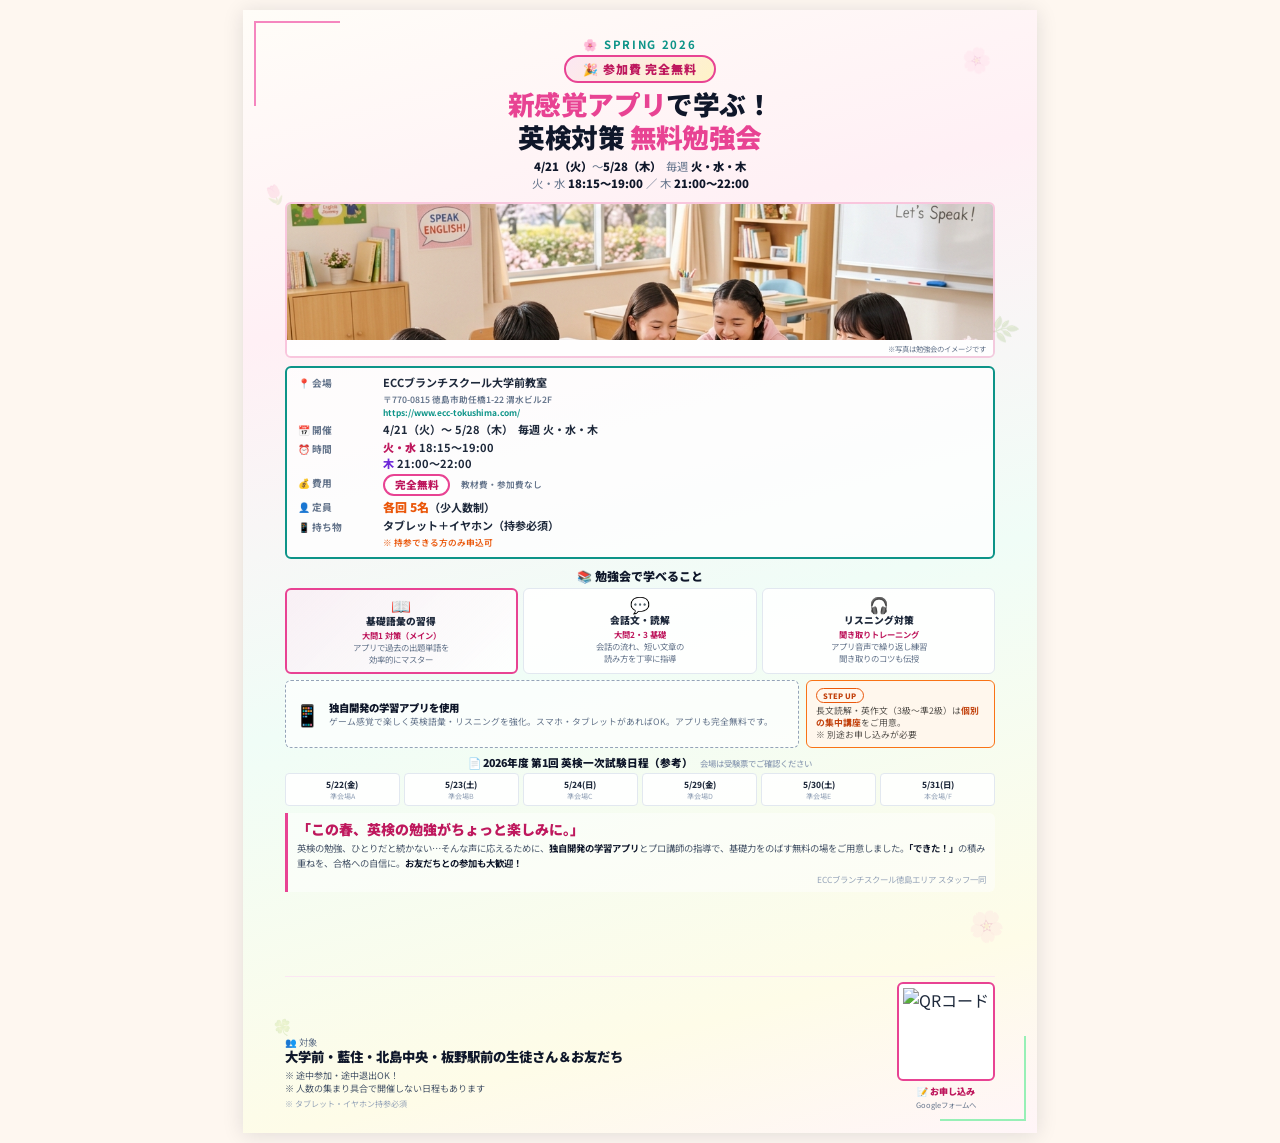
==== commit 3610f947: "up" ====
--- a/flyer.html
+++ b/flyer.html
@@ -436,8 +436,8 @@
                 英検対策 <span class="header__title-accent">無料勉強会</span>
             </h1>
             <p class="header__subtitle">
-                <strong>4月##日</strong>・<strong>5月##日</strong>（特定の曜日に開催）<br>
-                <strong>##：## 〜 ##：##</strong>
+                <strong>4/21（火）</strong>〜<strong>5/28（木）</strong>　毎週 <strong>火・水・木</strong><br>
+                火・水 <strong>18:15〜19:00</strong> ／ 木 <strong>21:00〜22:00</strong>
             </p>
         </header>
 
@@ -454,15 +454,15 @@
                     <div class="schedule-box__link"><a href="https://www.ecc-tokushima.com/">https://www.ecc-tokushima.com/</a></div>
                 </span>
                 <span class="schedule-box__label">📅 開催</span>
-                <span class="schedule-box__value">4月<strong>##</strong>日、5月<strong>##</strong>日（特定の曜日）</span>
+                <span class="schedule-box__value">4/21（火）〜 5/28（木）　毎週 <strong>火・水・木</strong></span>
                 <span class="schedule-box__label">⏰ 時間</span>
-                <span class="schedule-box__value schedule-box__value--big">##：## 〜 ##：##</span>
+                <span class="schedule-box__value"><span style="color:#be185d;font-weight:900">火・水</span> 18:15〜19:00<br><span style="color:#6d28d9;font-weight:900">木</span> 21:00〜22:00</span>
                 <span class="schedule-box__label">💰 費用</span>
                 <span class="schedule-box__value"><span class="schedule-box__value--free">完全無料</span>　<span class="schedule-box__sub">教材費・参加費なし</span></span>
                 <span class="schedule-box__label">👤 定員</span>
-                <span class="schedule-box__value"><span class="schedule-box__value--capacity">各回 6名</span>（少人数制）</span>
+                <span class="schedule-box__value"><span class="schedule-box__value--capacity">各回 5名</span>（少人数制）</span>
                 <span class="schedule-box__label">📱 持ち物</span>
-                <span class="schedule-box__value">スマホ or タブレット　<span class="schedule-box__sub">※貸出あり</span></span>
+                <span class="schedule-box__value"><strong>タブレット＋イヤホン</strong>（持参必須）<br><span class="schedule-box__sub" style="color:#ea580c">※ 持参できる方のみ申込可</span></span>
             </div>
         </div>
 
@@ -551,10 +551,11 @@
                     <span class="bottom__venue-name">大学前・藍住・北島中央・板野駅前の生徒さん＆お友だち</span>
                 </div>
                 <p class="bottom__target">
-                    ※ 途中参加・途中退出OK！　お気軽にご参加ください。
+                    ※ 途中参加・途中退出OK！<br>
+                    ※ 人数の集まり具合で開催しない日程もあります
                 </p>
                 <p class="bottom__notes">
-                    ※ 筆記用具もあると便利です
+                    ※ タブレット・イヤホン持参必須
                 </p>
             </div>
             <div class="qr-section">
